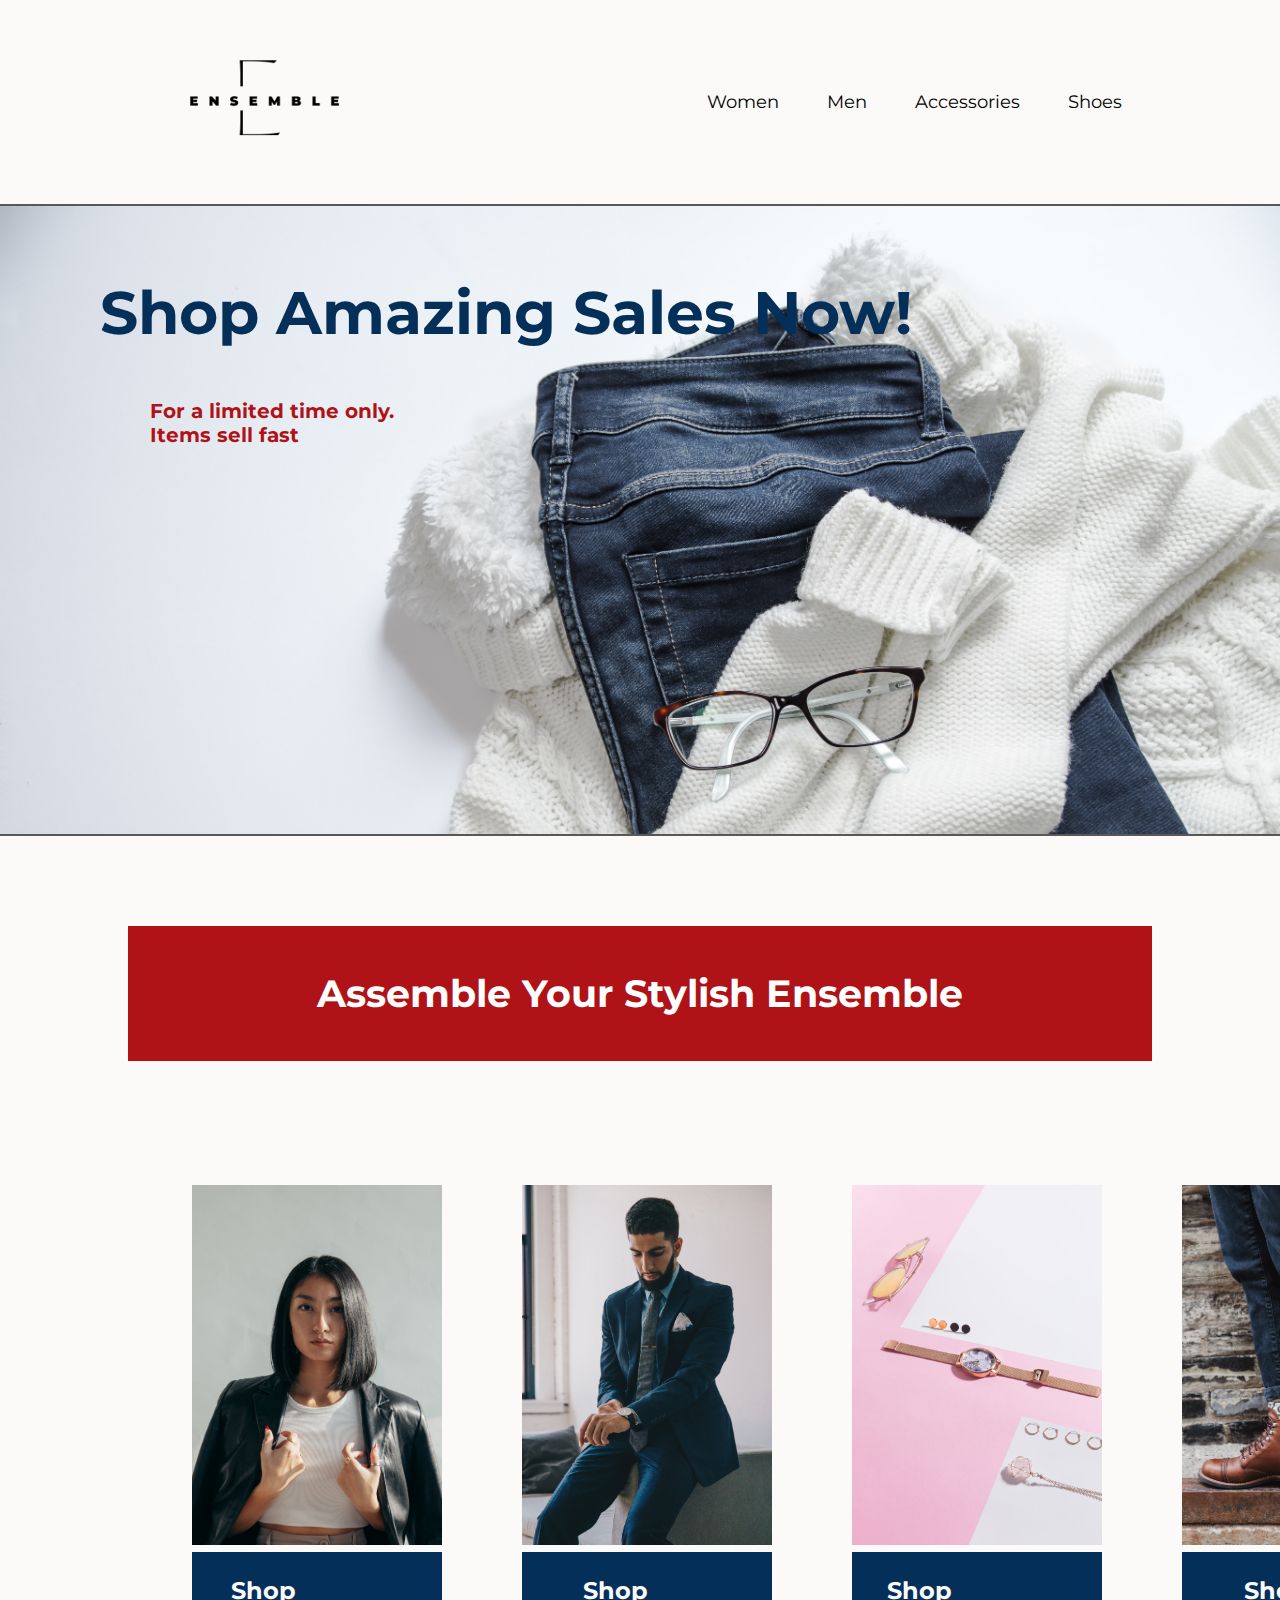
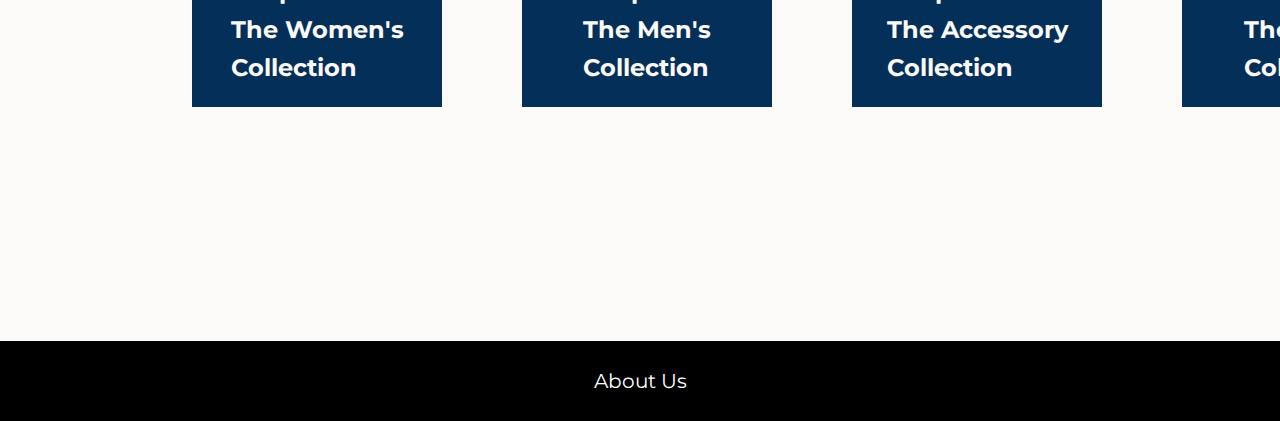
==== index.html @ 5e534dde ""first commit"" ====
<!DOCTYPE html>
<html lang="en">
<head>
    <meta charset="UTF-8">
    <meta http-equiv="X-UA-Compatible" content="IE=edge">
    <meta name="viewport" content="width=device-width, initial-scale=1.0">
    <link rel="preconnect" href="https://fonts.googleapis.com">
<link rel="preconnect" href="https://fonts.gstatic.com" crossorigin>
<link href="https://fonts.googleapis.com/css2?family=Montserrat:wght@500&display=swap" rel="stylesheet">
    <link rel="stylesheet" href="./style.css">
    <title>Ensemble</title>
</head>
<body>
    <div class="container">
        <div class="navigation">
            <div class="nav-top">
               <a href="index.html"> <img src="./images/ensemble1.png" alt="ensemble logo" class="logo"></a>
            </div>
            <div class="nav-bottom">
                <a href="../women/women.html">Women</a>
                <a href="">Men</a>
                <a href="">Accessories</a>
                <a href="">Shoes</a> 
            </div>  
            
        </div>
        <div class="banner">
            <div class="titles">
            <h1 class="shoptitle">Shop Amazing Sales  Now!</h1>
            <p class="subtitle">For a limited time only. <br> Items sell fast</p>
            </div>

        </div>
    </div>

    <div class="container2">
        <h2 class="shopslogan">Assemble Your Stylish Ensemble</h2>
    </div>

    <div class="container3">
        
        <div class="women">
            <div>
                <img src="./images/model-with-leather-jacket-over-shoulders.jpg" alt="woman with black leather jacket" class="contentimage">
            </div>
            <div class="shop">
                <h2 class="shopcoll">Shop <br> The Women's <br> Collection</h2>
            </div>

        </div>
        <div class="men">
            <div>
                <img src="./images/mens-stylish-formalwear.jpg" alt="man in stylish suit" class="contentimage">
            </div>
            <div class="shop">
                <h2 class="shopcoll" >Shop <br> The Men's <br> Collection</h2>
            </div>

        </div>
        <div class="accessories">
            <div>
                <div class="accessimage">
                    <img src="./images/modern-jewelry-and-accessories-on-display.jpg" alt="pink jewlery and accessories" class="contentimage">
                </div>
                <div class="shop">
                    <h2 class="shopcoll" >
                        Shop <br> The Accessory <br> Collection
                    </h2>
                </div>
            </div>
        </div>
        <div class="shoes">
            <div class="shoesimage">
                <img src="./images/brown-boots-on-the-curb.jpg" alt="brown shoes" class="contentimage">
            </div>
            <div class="shop">
               <h2 class="shopcoll" > Shop <br> The Shoe <br> Collection </h2>
            </div>
        </div>
    </div>
    <footer>
        <div><a href="">About Us</a></div>
    </footer>
    
</body>
</html>
---- style.css ----
* {
    padding: 0;
    margin: 0;
    box-sizing: border-box;

}

body, html {
    background-color: #fbfaf9;
    font-family: 'Montserrat', sans-serif;
}

/* body {
    padding: 0;
    margin: 0;
    display: flex;
    flex-direction: column;
    align-items: center;
    justify-content: center;
    width: 100%;
  } */
 

.navigation {
    display:flex;
    flex-direction: row;
    justify-content: space-around;
    align-items: center;
    gap: 2em;
    /* height: 100%;
    width: 100%; */
    border-bottom: rgb(90, 87, 87) solid 2px;
}

.nav-top {
    display: flex;
    justify-content: space-around;
    align-items: space-between;
    gap: 2em;

}

.nav-bottom {
    display: flex;

    gap: 3em;
}

.nav-bottom a {
    color: black;
    font-family: 'Montserrat', sans-serif;
    font-size: 18px;
    text-decoration: none;

}


.navigation img {
    width: 200px;
    height: auto;

}

.banner { 
  height: 70vh;
  overflow: hidden;
  position: relative;
  z-index: 0;
  background-image: url('./images/pexels-ylanite-koppens-934070.jpg');
  background-repeat: no-repeat;
  background-attachment: scroll; 
  background-size: cover;
  border-bottom: rgb(90, 87, 87) solid 2px;
    
     
    
} 

/* .clothesrack {
    display: block;
    margin: auto;

} */

.container2 {
    display: flex;
    justify-content: center;
    align-content: center;
    height: 15vh;
    max-width: 80%;
    margin-top: 90px;
    background-color: #af1217;
    color: white;
    font-size: 25px;
    margin-left: auto;
    margin-right: auto;
}

.shopslogan {
    margin: auto auto;
}

.container3 {
    max-height: 50vh;
    max-width: 70%;
    display: flex;
    flex:1;
    flex-direction: row;
    justify-content: space-evenly;
    align-items: center;

    line-height: 1.6;
    margin-top: 10rem;
    margin-left: auto;
    margin-right: auto;
    margin-bottom: 30vh;

    gap: 5rem;
}



.contentimage {
    width: 250px;
    height: 40vh;
    object-fit: cover;
    align-self:stretch;
    position: relative;
}

.shoptitle {
    display: flex;
    padding-top: 70px;
    padding-left: 100px;
    color: #042F59;
    font-size: 60px;
}

.subtitle {
    padding-left: 150px;
    padding-top: 50px;
    color: #af1217;
    font-size: 20px;
    font-weight: bold;

}

.titles {
    display: flex;
    flex-direction: column;
}

.shop {
    background-color: #042F59;
    color: #fbfaf9;
    display: flex;
    justify-content: center;
    align-content: center;
    padding: 20px;
}

.shopcoll {
    margin: auto auto;
    
}

footer {
    background-color: black;
    height: 5rem;
    display: flex;
    justify-content: center;
    align-items: center;

}

footer a {
    color: white;
    text-decoration: none;
    font-size: 20px;
}
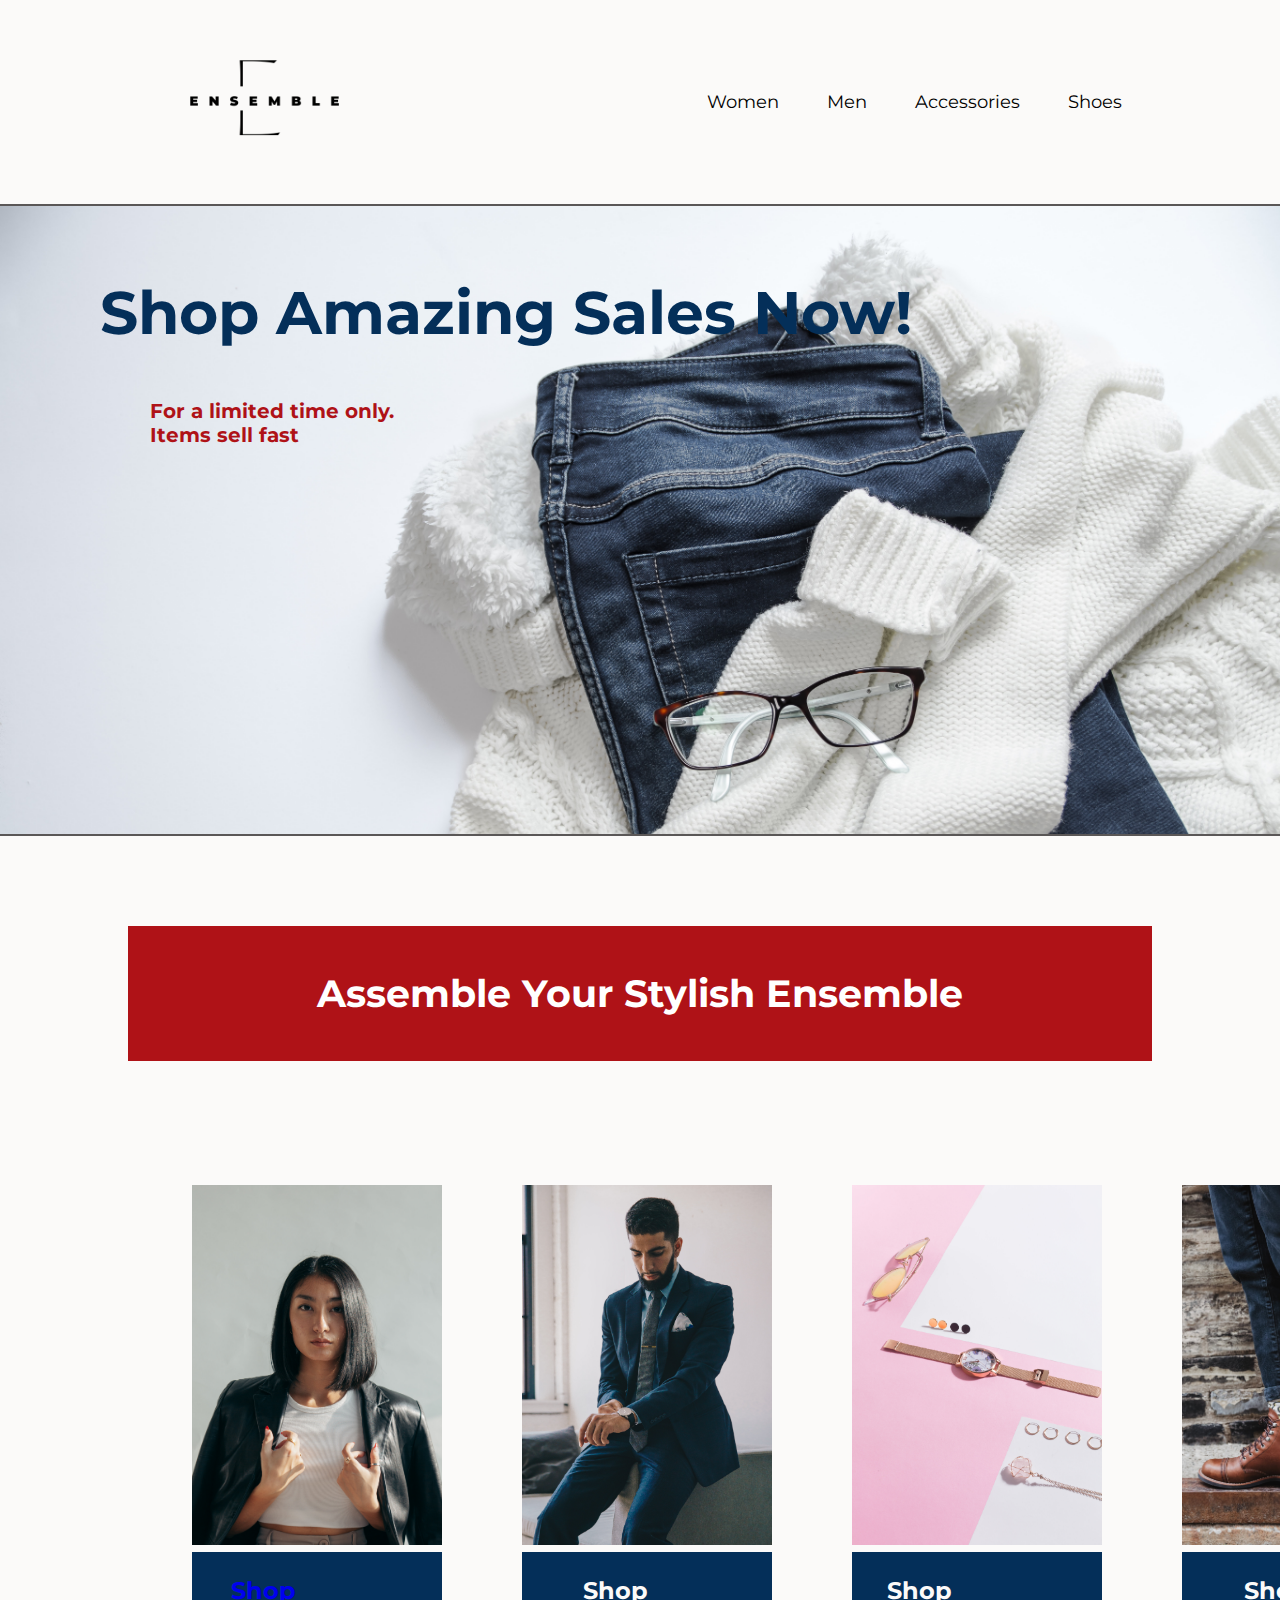
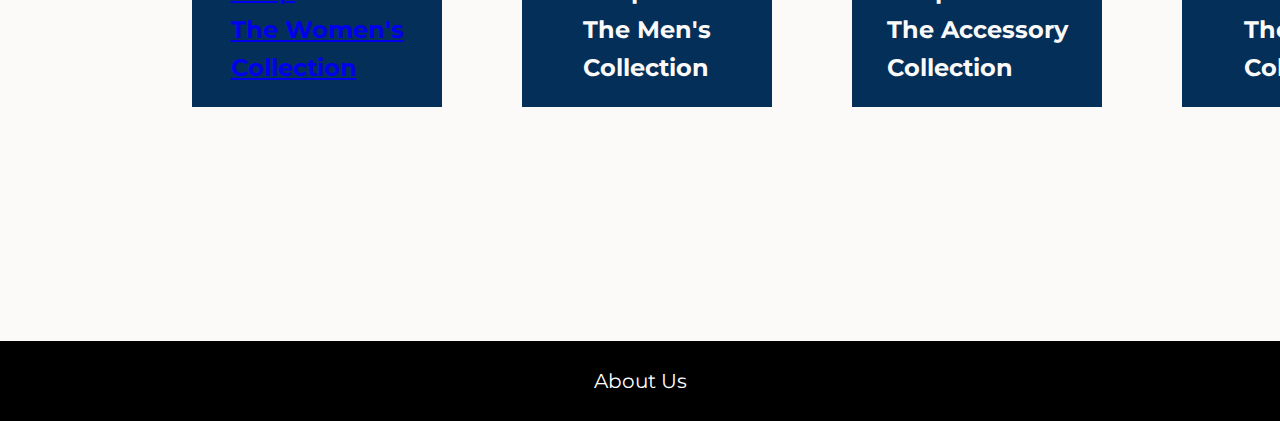
==== commit bd030989: ""third commit"" ====
--- a/index.html
+++ b/index.html
@@ -17,7 +17,7 @@
                <a href="index.html"> <img src="./images/ensemble1.png" alt="ensemble logo" class="logo"></a>
             </div>
             <div class="nav-bottom">
-                <a href="../women/women.html">Women</a>
+                <a href="./women.html">Women</a>
                 <a href="">Men</a>
                 <a href="">Accessories</a>
                 <a href="">Shoes</a> 
@@ -44,7 +44,7 @@
                 <img src="./images/model-with-leather-jacket-over-shoulders.jpg" alt="woman with black leather jacket" class="contentimage">
             </div>
             <div class="shop">
-                <h2 class="shopcoll">Shop <br> The Women's <br> Collection</h2>
+                <a href="./women.html"> <h2 class="shopcoll">Shop <br> The Women's <br> Collection</h2></a>
             </div>
 
         </div>
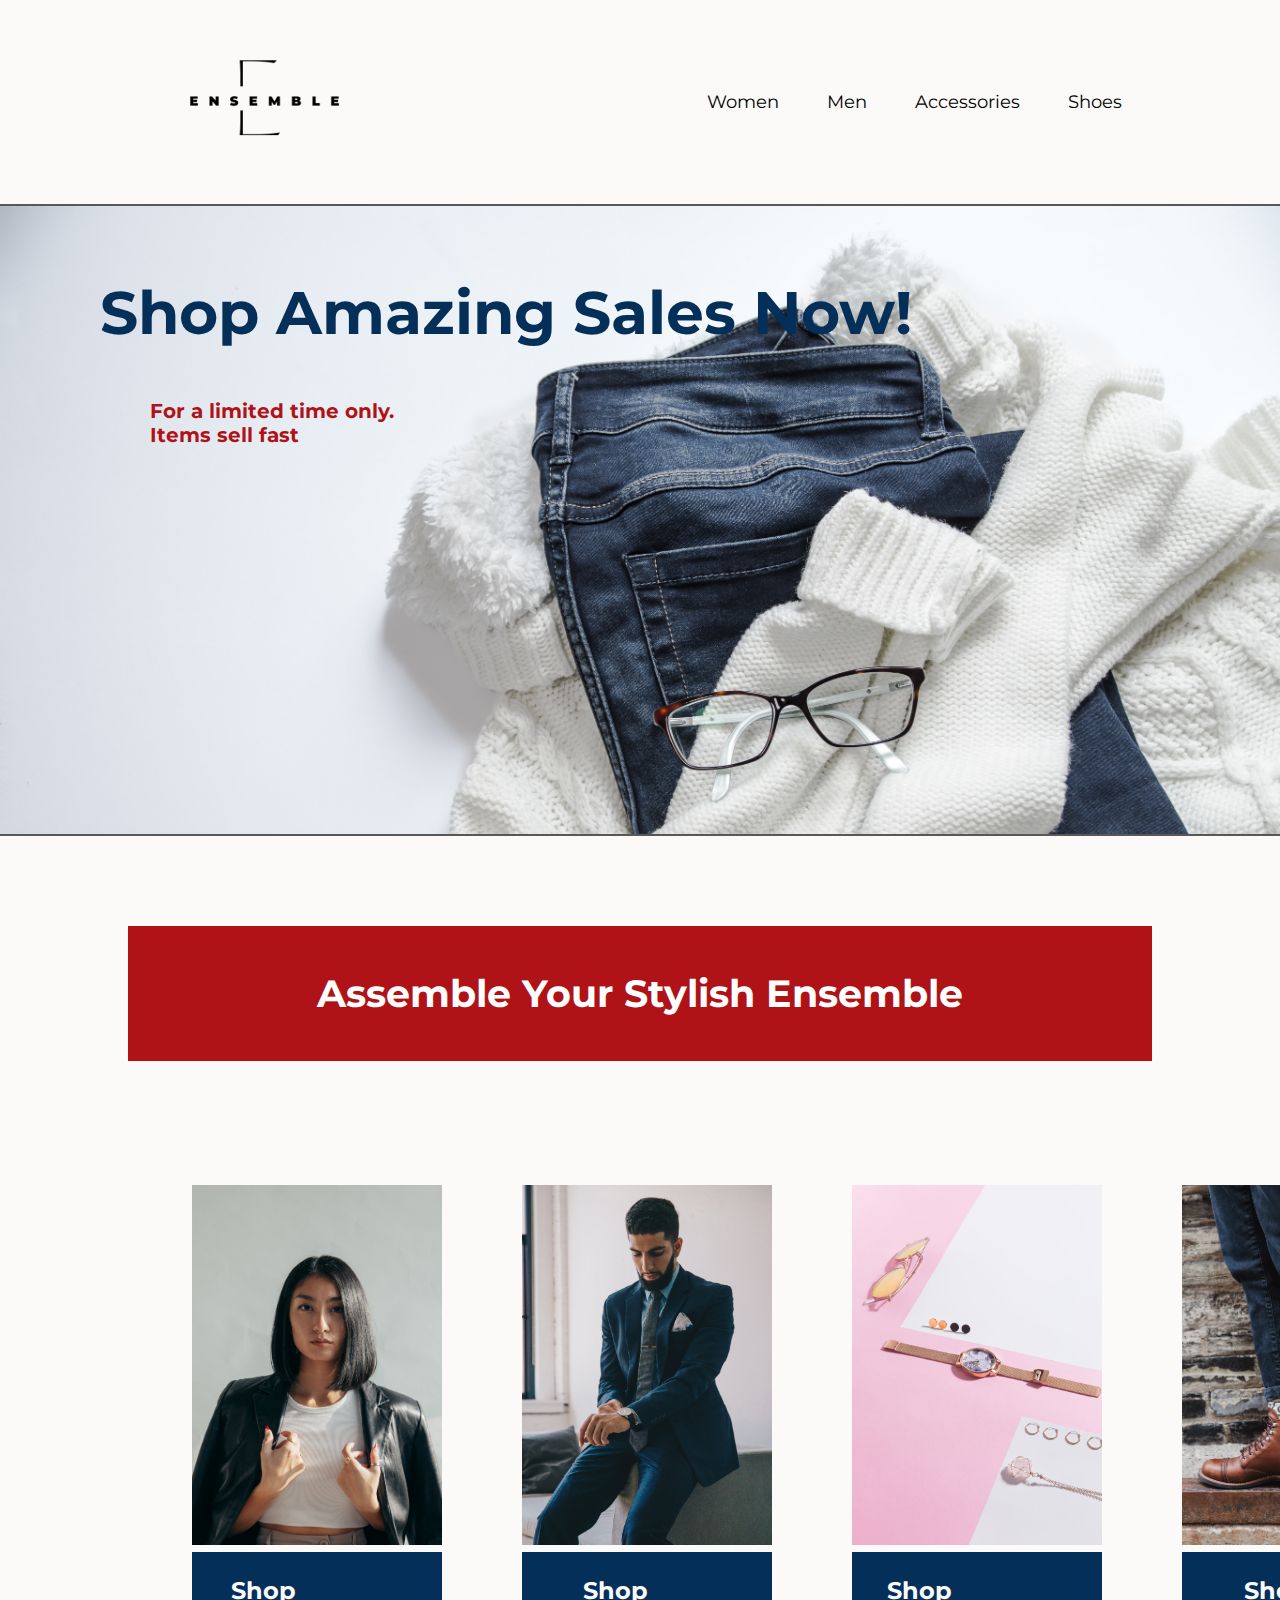
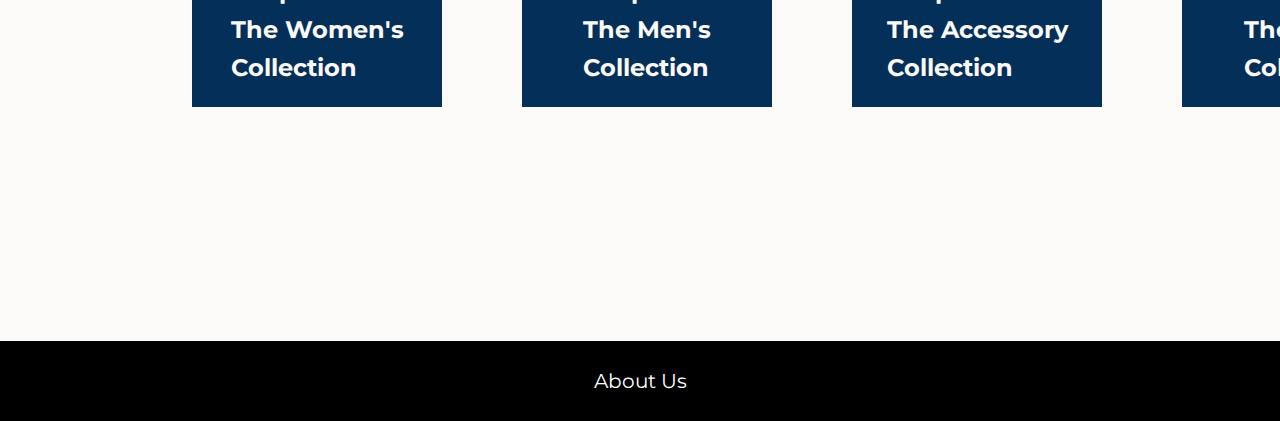
==== commit 8b4f63ac: ""fourth commit"" ====
--- a/index.html
+++ b/index.html
@@ -44,7 +44,7 @@
                 <img src="./images/model-with-leather-jacket-over-shoulders.jpg" alt="woman with black leather jacket" class="contentimage">
             </div>
             <div class="shop">
-                <a href="./women.html"> <h2 class="shopcoll">Shop <br> The Women's <br> Collection</h2></a>
+                <a href="./women.html"> <h2 class="shopcoll">Shop <br> The Women's <br> Collection</h2></a> 
             </div>
 
         </div>
--- a/style.css
+++ b/style.css
@@ -157,6 +157,12 @@
     justify-content: center;
     align-content: center;
     padding: 20px;
+    text-decoration: none;
+}
+
+.shop a {
+    text-decoration: none;
+    color:#fbfaf9;
 }
 
 .shopcoll {
